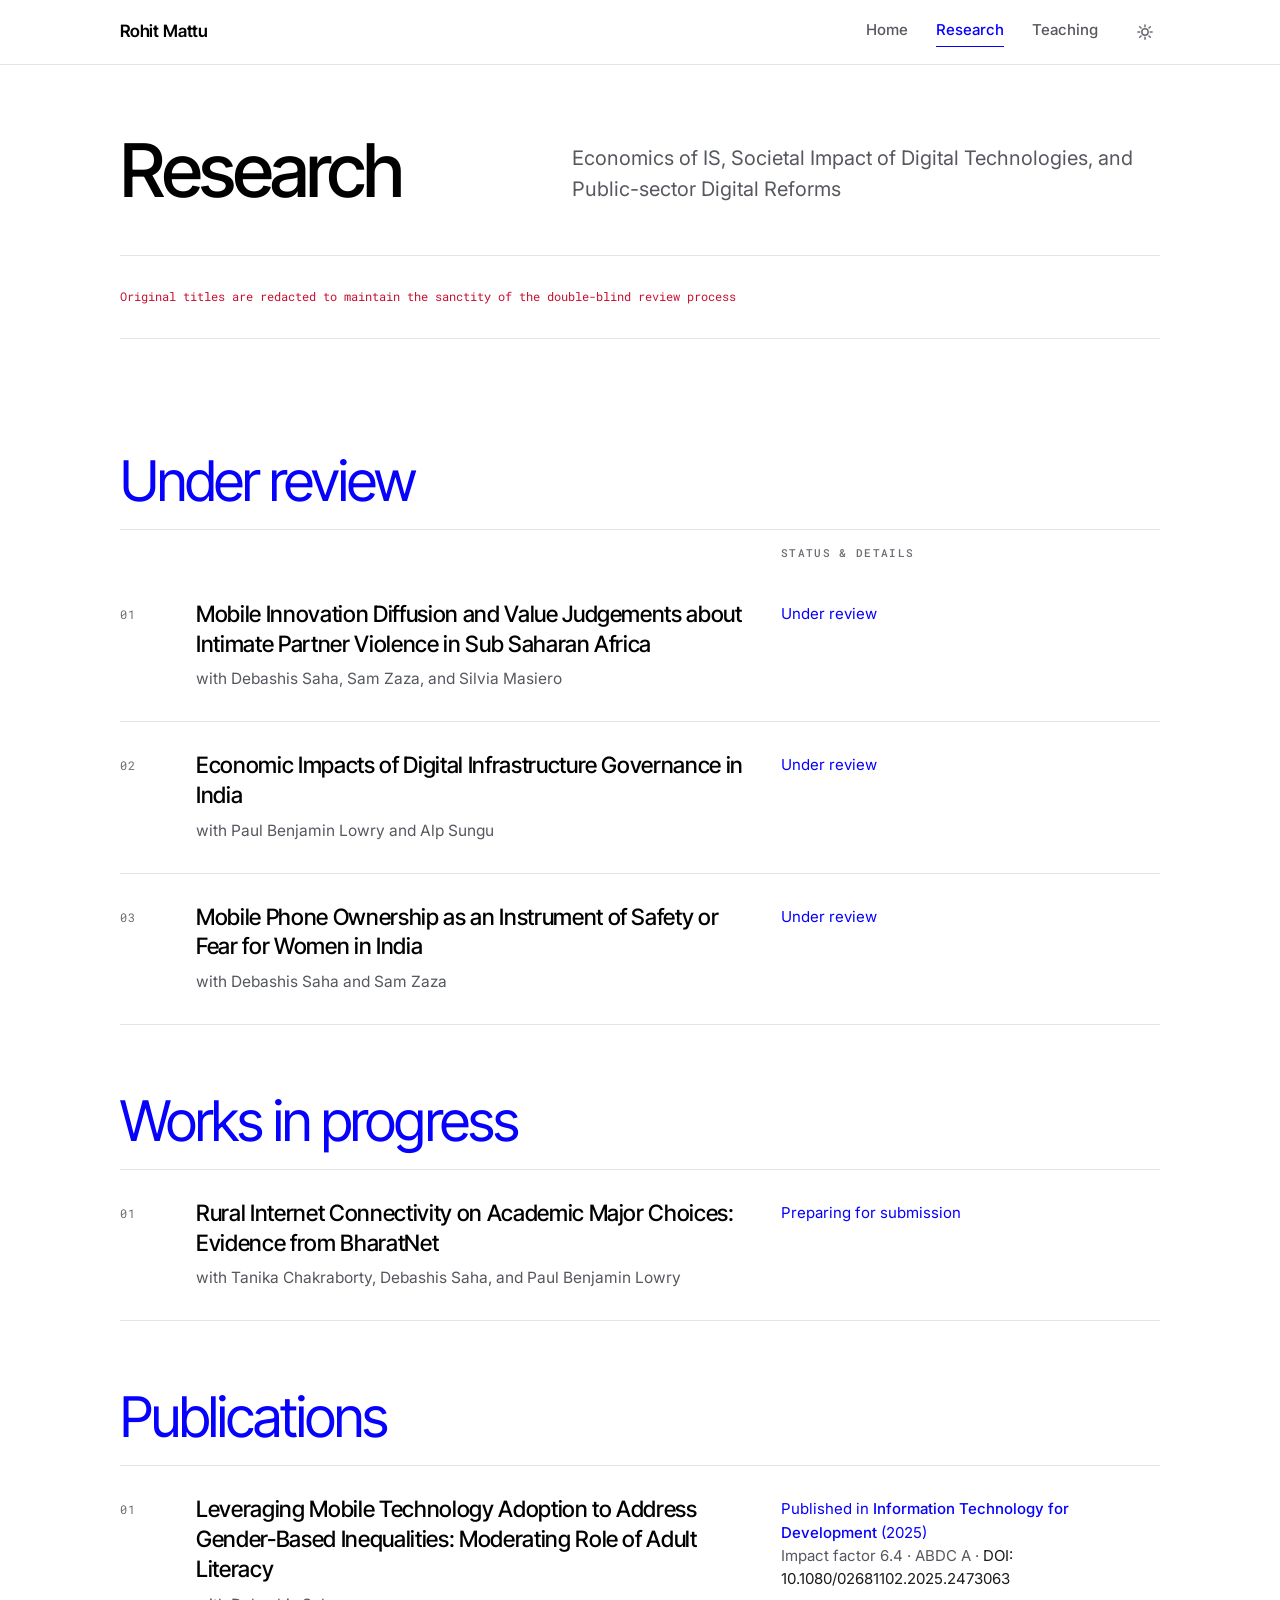
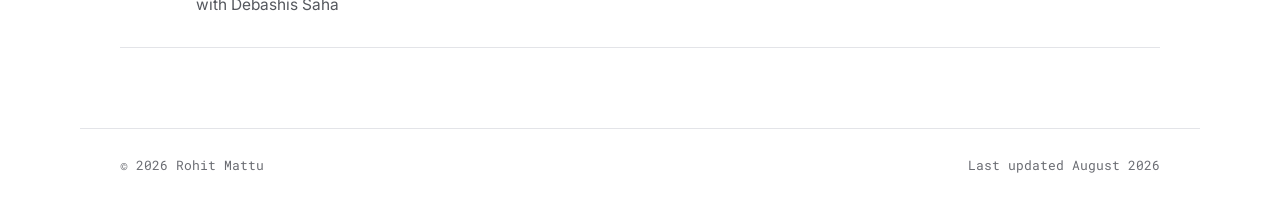
==== research.html @ 2a0c40d2 "Publish personal academic website" ====
<!doctype html>
<html lang="en">
<head>
<meta charset="utf-8" />
<meta name="viewport" content="width=device-width, initial-scale=1" />
<title>Research — Rohit Mattu</title>
<meta name="description" content="Research by Rohit Mattu on the economics of information systems, the societal impact of digital technologies, and public-sector digital reforms." />
<meta property="og:type" content="website" />
<meta property="og:title" content="Research — Rohit Mattu" />
<meta property="og:description" content="Publications and working papers on the economics of information systems and the societal impact of digital technologies." />
<meta name="twitter:card" content="summary" />
<meta name="twitter:title" content="Research — Rohit Mattu" />
<meta name="twitter:description" content="Research on the economics of information systems, societal impact of digital technologies, and public-sector digital reforms." />
<meta name="theme-color" content="#ffffff" media="(prefers-color-scheme: light)" />
<meta name="theme-color" content="#101013" media="(prefers-color-scheme: dark)" />
<link rel="icon" type="image/svg+xml" href="favicon.svg" />
<link rel="apple-touch-icon" href="apple-touch-icon.png" />
<link rel="preconnect" href="https://fonts.googleapis.com" />
<link rel="preconnect" href="https://fonts.gstatic.com" crossorigin />
<link href="https://fonts.googleapis.com/css2?family=Inter:wght@400;500;600&family=Inter+Tight:wght@400;500;600&family=Roboto+Mono:wght@400;500&display=swap" rel="stylesheet" />
<link rel="stylesheet" href="styles.css?v=53" />
<script src="site.js?v=42"></script>
</head>
<body>

<header class="topbar">
  <div class="topbar-inner">
    <a class="brand" href="index.html">Rohit Mattu</a>
    <nav>
      <a href="index.html">Home</a>
      <a href="research.html">Research</a>
      <a href="teaching.html">Teaching</a>
    </nav>
    <button class="theme-toggle" aria-label="Toggle theme">☀</button>
  </div>
</header>

<main class="page research-page">

  <header class="research-masthead" aria-labelledby="research-title">
    <div class="research-masthead-copy">
      <h1 id="research-title" data-intro="name">Research</h1>
      <p class="research-deck" data-intro="meta">Economics of IS, Societal Impact of Digital Technologies, and Public-sector Digital Reforms</p>
    </div>

    <div class="research-dashboard research-dashboard-notice" data-intro="links">
      <p class="research-redaction-note">Original titles are redacted to maintain the sanctity of the double-blind review process</p>
    </div>
  </header>

  <section class="research-section reveal" id="under-review" aria-labelledby="under-review-title">
    <header class="research-section-head">
      <h2 id="under-review-title">Under review</h2>
    </header>
    <div class="research-columns" aria-hidden="true">
      <span></span>
      <span></span>
      <span>Status &amp; details</span>
    </div>
    <ol class="research-catalog">
      <li class="research-paper">
        <span class="research-paper-number" aria-hidden="true">01</span>
        <div class="research-paper-main">
          <h3>Mobile Innovation Diffusion and Value Judgements about Intimate Partner Violence in Sub Saharan Africa</h3>
          <p class="research-coauthors">with Debashis Saha, Sam Zaza, and Silvia Masiero</p>
        </div>
        <div class="research-paper-meta">
          <p class="research-status">Under review</p>
        </div>
      </li>
      <li class="research-paper">
        <span class="research-paper-number" aria-hidden="true">02</span>
        <div class="research-paper-main">
          <h3>Economic Impacts of Digital Infrastructure Governance in India</h3>
          <p class="research-coauthors">with Paul Benjamin Lowry and Alp Sungu</p>
        </div>
        <div class="research-paper-meta">
          <p class="research-status">Under review</p>
        </div>
      </li>
      <li class="research-paper">
        <span class="research-paper-number" aria-hidden="true">03</span>
        <div class="research-paper-main">
          <h3>Mobile Phone Ownership as an Instrument of Safety or Fear for Women in India</h3>
          <p class="research-coauthors">with Debashis Saha and Sam Zaza</p>
        </div>
        <div class="research-paper-meta">
          <p class="research-status">Under review</p>
        </div>
      </li>
    </ol>
  </section>

  <section class="research-section reveal" id="work-in-progress" aria-labelledby="work-in-progress-title">
    <header class="research-section-head">
      <h2 id="work-in-progress-title">Works in progress</h2>
    </header>
    <ol class="research-catalog">
      <li class="research-paper">
        <span class="research-paper-number" aria-hidden="true">01</span>
        <div class="research-paper-main">
          <h3>Rural Internet Connectivity on Academic Major Choices: Evidence from BharatNet</h3>
          <p class="research-coauthors">with Tanika Chakraborty, Debashis Saha, and Paul Benjamin Lowry</p>
        </div>
        <div class="research-paper-meta">
          <p class="research-status">Preparing for submission</p>
        </div>
      </li>
    </ol>
  </section>

  <section class="research-section reveal" id="publications" aria-labelledby="publications-title">
    <header class="research-section-head">
      <h2 id="publications-title">Publications</h2>
    </header>
    <ol class="research-catalog">
      <li class="research-paper">
        <span class="research-paper-number" aria-hidden="true">01</span>
        <div class="research-paper-main">
          <h3>Leveraging Mobile Technology Adoption to Address Gender-Based Inequalities: Moderating Role of Adult Literacy</h3>
          <p class="research-coauthors">with Debashis Saha</p>
        </div>
        <div class="research-paper-meta">
          <p class="research-status">Published in <span>Information Technology for Development</span> (2025)</p>
          <p class="research-presentations">Impact factor 6.4 · ABDC A · <a href="https://doi.org/10.1080/02681102.2025.2473063" target="_blank" rel="noopener">DOI: 10.1080/02681102.2025.2473063</a></p>
        </div>
      </li>
    </ol>
  </section>

</main>

<footer class="site-foot">
  <span>© 2026 Rohit Mattu</span>
  <span>Last updated August 2026</span>
</footer>

</body>
</html>
---- styles.css ----
/* ============================================================
   Design system
   Type      — Inter Tight (display) · Inter (body) · Roboto Mono (labels)
               [after brianjabarian.org's Neue Haas Grotesk pairing]
   Color     — near-black ink on white, one electric-blue accent (#0600fe),
               hairline rules (#e3e4e8)  [brianjabarian.org]
   Frame     — hairline section dividers + small mono eyebrows  [auyonsiddiq.com]
   Motion    — staggered hero glide: hello ↓ · name ↑ · photo ←  [chu-li.me]
   ============================================================ */

:root {
  --font-display: "Inter Tight", -apple-system, BlinkMacSystemFont, "Helvetica Neue", Helvetica, Arial, sans-serif;
  --font-body: "Inter", -apple-system, BlinkMacSystemFont, "Helvetica Neue", Helvetica, Arial, sans-serif;
  --font-mono: "Roboto Mono", ui-monospace, "SF Mono", Menlo, Consolas, monospace;

  --bg: #ffffff;
  --ink: #1a1a1a;
  --ink-deep: #000000;
  --ink-soft: #55585e;
  --ink-faint: #6b6d73;
  --rule: #e3e4e8;
  --rule-strong: #b2bbca;
  --accent: #0600fe;
  --accent-wash: #f3f3ff;
  --lbs-red: #c8102e;
}

html[data-theme="dark"] {
  --bg: #101013;
  --ink: #e4e4e8;
  --ink-deep: #ffffff;
  --ink-soft: #a6a8b1;
  --ink-faint: #83858e;
  --rule: #26272c;
  --rule-strong: #3b3c44;
  --accent: #8a93ff;
  --accent-wash: #191927;
  --lbs-red: #ff6b7d;
}

/* ---------- Base ---------- */
* { box-sizing: border-box; }

html {
  font-size: 62.5%;
  background: var(--bg);
  scroll-behavior: smooth;
}

body {
  margin: 0;
  padding: 0;
  background: var(--bg);
  color: var(--ink);
  font-family: var(--font-body);
  font-size: 1.7rem;
  line-height: 1.7;
  font-weight: 400;
  -webkit-font-smoothing: antialiased;
  -moz-osx-font-smoothing: grayscale;
  transition: background-color 0.2s ease, color 0.2s ease;
  min-height: 100vh;
  display: flex;
  flex-direction: column;
  /* The hero scroll-drift translates text past the right edge —
     clip it so it never creates a horizontal scrollbar */
  overflow-x: clip;
}

.page {
  max-width: 1120px;
  width: 100%;
  margin: 0 auto;
  padding: 0 40px;
  flex: 1;
}

@media (max-width: 640px) {
  body { font-size: 1.6rem; }
  .page { padding: 0 22px; }
}

/* ---------- Typography ---------- */
h1, h2, h3, h4, h5, h6 {
  font-family: var(--font-display);
  color: var(--ink-deep);
  margin: 0;
  font-weight: 500;
  line-height: 1.2;
  letter-spacing: -0.015em;
}

h3 {
  font-size: 1.8rem;
  font-weight: 600;
  letter-spacing: -0.005em;
  margin: 0 0 0.4rem;
}

p {
  margin: 0 0 1.5rem;
  text-wrap: pretty;
}

em, i, cite, dfn { font-style: normal; }
strong, b { font-weight: 600; color: var(--ink-deep); }

/* Small mono label — the site's recurring micro-texture */
.mono-label {
  font-family: var(--font-mono);
  font-size: 1.25rem;
  font-weight: 500;
  letter-spacing: 0.16em;
  text-transform: uppercase;
}

/* ---------- Links: underline grows on hover, turns blue ---------- */
a {
  color: var(--ink);
  text-decoration: none;
  transition: color 0.18s ease;
}

main a {
  background-image: linear-gradient(currentColor, currentColor);
  background-repeat: no-repeat;
  background-size: 0% 1px;
  background-position: 0 96%;
  transition: color 0.18s ease, background-size 0.28s ease;
}
main a:hover {
  color: var(--accent);
  background-size: 100% 1px;
}

/* ---------- Top nav ---------- */
.topbar {
  position: sticky;
  top: 0;
  z-index: 20;
  background: color-mix(in srgb, var(--bg) 58%, transparent);
  -webkit-backdrop-filter: blur(12px) saturate(1.4);
  backdrop-filter: blur(12px) saturate(1.4);
  border-bottom: 1px solid var(--rule);
}

.topbar-inner {
  max-width: 1120px;
  margin: 0 auto;
  padding: 1.7rem 40px;
  display: flex;
  align-items: center;
  gap: 3.2rem;
  font-size: 1.5rem;
}

.topbar .brand {
  font-family: var(--font-display);
  color: var(--ink-deep);
  margin-right: auto;
  font-weight: 600;
  font-size: 1.7rem;
  letter-spacing: -0.01em;
}
.topbar .brand:hover { color: var(--accent); }

.topbar nav {
  display: flex;
  gap: 2.8rem;
  align-items: center;
}

.topbar nav a {
  color: var(--ink-soft);
  font-weight: 500;
  padding-bottom: 3px;
  border-bottom: 1.5px solid transparent;
  background-image: linear-gradient(currentColor, currentColor);
  background-repeat: no-repeat;
  background-size: 0% 1.5px;
  background-position: 0 100%;
  transition: color 0.18s ease, background-size 0.28s ease;
}
.topbar nav a:hover {
  color: var(--ink-deep);
  background-size: 100% 1.5px;
}
.topbar nav a.active {
  color: var(--accent);
  border-bottom-color: var(--accent);
}

.theme-toggle {
  background: none;
  border: none;
  cursor: pointer;
  color: var(--ink-faint);
  padding: 4px 6px;
  line-height: 0;
  transition: color 0.2s;
}
.theme-toggle svg {
  width: 18px;
  height: 18px;
  display: block;
}
.theme-toggle:hover { color: var(--accent); }

@media (max-width: 640px) {
  .topbar-inner { padding: 1.4rem 22px; gap: 1.6rem; font-size: 1.4rem; }
  .topbar nav { gap: 1.8rem; }
  .topbar .brand { display: none; }
}

/* ---------- Hero ---------- */
.hero {
  padding-top: 8rem;
  padding-bottom: 3.6rem;
  display: grid;
  grid-template-columns: 1fr 320px;
  gap: 6rem;
  /* Top-aligned so the photo's top edge sits on "hello"'s cap line */
  align-items: start;
}

.hero-sub {
  grid-template-columns: 1fr;
  padding-top: 6.4rem;
  padding-bottom: 1.6rem;
}

.hero-text {
  display: flex;
  flex-direction: column;
  min-width: 0;
}

.hero-hello {
  font-family: var(--font-display);
  font-size: clamp(4.4rem, 7vw, 6.8rem);
  font-weight: 400;
  line-height: 1;
  letter-spacing: -0.01em;
  color: var(--ink-soft);
  margin: 0 0 1.2rem 0.2rem;
  /* Scroll drift — composes with the entrance animation's transform */
  translate: var(--hello-shift, 0px) 0;
}

.hero-name {
  font-size: clamp(4.4rem, 7vw, 6.8rem);
  font-weight: 600;
  letter-spacing: -0.025em;
  line-height: 1.05;
  margin: 0 0 3rem;
  translate: var(--name-shift, 0px) 0;
}
.hero-name .dot { color: var(--accent); }

.hero-sub h1 {
  font-size: clamp(3.6rem, 5.5vw, 5rem);
  font-weight: 600;
  letter-spacing: -0.02em;
  margin: 0 0 2rem;
}

.hero .affil {
  color: var(--ink-soft);
  font-size: 2.1rem;
  line-height: 1.45;
  margin: 0 0 3.2rem;
  max-width: 70ch;
}
.hero .affil .role { display: block; }
.hero .affil .role.title {
  color: var(--ink-deep);
  font-weight: 500;
}
.hero .affil a { color: var(--ink-soft); }

.hero-links {
  display: flex;
  flex-wrap: wrap;
  gap: 1.2rem 2.6rem;
  font-size: 1.55rem;
  font-weight: 500;
}
.hero-links a { color: var(--ink); }
.hero-links a[target="_blank"]::after {
  content: " ↗";
  font-size: 0.8em;
  color: var(--ink-faint);
}
.hero-links a:hover::after { color: var(--accent); }

.headshot-frame { margin: 0.8rem 0 0; }
.headshot {
  width: 100%;
  max-width: 320px;
  aspect-ratio: 1 / 1;
  display: block;
  object-fit: cover;
  /* Circular portrait — sanctioned exception to the sharp-corner rule;
     echoes the site's other circles (globe, dots) */
  border-radius: 50%;
}
html[data-theme="dark"] .headshot { filter: brightness(0.92); }

@media (max-width: 720px) {
  .hero {
    grid-template-columns: 1fr;
    gap: 3.2rem;
    padding-top: 4.4rem;
    padding-bottom: 2.4rem;
  }
  .hero-name { margin-bottom: 2.2rem; }
  .hero .affil { font-size: 1.8rem; margin-bottom: 2.4rem; }
  .hero-links { gap: 0.8rem 2.2rem; }
  .headshot-frame { margin-top: 0; }
  .headshot { max-width: 280px; }
}

/* ---------- Hero entrance (chu-li.me glide) ----------
   hello glides down · name glides up · photo slides in from
   the right · meta and links rise — staggered, soft ease.   */
html.js [data-intro] {
  opacity: 0;
  animation: 0.95s cubic-bezier(0.16, 1, 0.3, 1) both;
}
html.js [data-intro="hello"] { animation-name: intro-down;  animation-delay: 0.08s; }
html.js [data-intro="name"]  { animation-name: intro-up;    animation-delay: 0.22s; }
html.js [data-intro="photo"] { animation-name: intro-slide; animation-delay: 0.40s; }
html.js [data-intro="meta"]  { animation-name: intro-rise;  animation-delay: 0.52s; }
html.js [data-intro="links"] { animation-name: intro-rise;  animation-delay: 0.64s; }

@keyframes intro-down {
  from { opacity: 0; transform: translateY(-45%); }
  to   { opacity: 1; transform: none; }
}
@keyframes intro-up {
  from { opacity: 0; transform: translateY(32%); }
  to   { opacity: 1; transform: none; }
}
@keyframes intro-slide {
  from { opacity: 0; transform: translateX(7%); }
  to   { opacity: 1; transform: none; }
}
@keyframes intro-rise {
  from { opacity: 0; transform: translateY(14px); }
  to   { opacity: 1; transform: none; }
}

/* ---------- Sections: hairline rule + mono eyebrow ---------- */
section.block {
  border-top: 1px solid var(--rule);
  padding: 4rem 0 2.8rem;
}

section.block > h2 {
  font-family: var(--font-mono);
  font-size: 1.25rem;
  font-weight: 500;
  letter-spacing: 0.18em;
  text-transform: uppercase;
  color: var(--ink-soft);
  margin: 0 0 2.6rem;
}

/* Two-level header for major sections: mono eyebrow + display title */
section.block > .eyebrow {
  display: block;
  font-family: var(--font-mono);
  font-size: 1.25rem;
  font-weight: 500;
  letter-spacing: 0.18em;
  text-transform: uppercase;
  color: var(--ink-soft);
  margin: 0 0 1rem;
}
section.block > h2.section-title {
  font-family: var(--font-display);
  font-size: 2.8rem;
  font-weight: 600;
  letter-spacing: -0.015em;
  text-transform: none;
  color: var(--ink-deep);
  margin: 0 0 3rem;
}

/* ---------- About ---------- */
.body-copy, .about-wide {
  max-width: 76ch;
}
.about-wide p {
  font-size: 1.75rem;
  line-height: 1.75;
  margin-bottom: 1.6rem;
}
.about-wide p:first-child {
  font-size: 2rem;
  line-height: 1.6;
  color: var(--ink-deep);
}

/* About: copy left, interests card in the right rail on wide screens */
.about-grid {
  display: grid;
  grid-template-columns: minmax(0, 1fr) 300px;
  gap: 5rem;
  align-items: start;
}
@media (max-width: 900px) {
  .about-grid { grid-template-columns: 1fr; gap: 2.8rem; }
}

/* Research-interests card (jasmineyang.marketing) — left-accent language,
   matching the conference detail card */
.interests {
  border-left: 3px solid var(--accent);
  padding: 0.4rem 0 0.4rem 2.2rem;
}
.interests .int-label {
  display: block;
  font-family: var(--font-mono);
  font-size: 1.2rem;
  font-weight: 500;
  letter-spacing: 0.16em;
  text-transform: uppercase;
  color: var(--accent);
  margin-bottom: 0.9rem;
}
.interests p {
  margin: 0;
  font-size: 1.65rem;
  color: var(--ink);
}

/* ---------- News ---------- */
.news-list {
  list-style: none;
  padding: 0;
  margin: 0;
}

.news-item {
  display: grid;
  grid-template-columns: 110px 1fr;
  gap: 2.4rem;
  padding: 1.3rem 0;
  align-items: baseline;
  border-bottom: 1px solid var(--rule);
}
.news-item:last-child { border-bottom: none; }

.news-date {
  font-family: var(--font-mono);
  color: var(--ink-faint);
  font-size: 1.3rem;
  white-space: nowrap;
}

.news-body {
  font-size: 1.65rem;
  line-height: 1.6;
  max-width: 74ch;
}

.news-body .tag {
  display: inline-block;
  font-family: var(--font-mono);
  font-size: 1.1rem;
  font-weight: 500;
  letter-spacing: 0.14em;
  text-transform: uppercase;
  color: var(--accent);
  margin-right: 1rem;
  vertical-align: 1px;
}

.hidden-news { display: none; }
.news-list.expanded .hidden-news { display: grid; }

.news-more { margin-top: 1.8rem; }
.news-more button {
  background: none;
  border: none;
  font-family: var(--font-mono);
  font-size: 1.3rem;
  color: var(--ink-soft);
  cursor: pointer;
  padding: 4px 0;
  transition: color 0.18s;
}
.news-more button:hover { color: var(--accent); }

@media (max-width: 640px) {
  .news-item { grid-template-columns: 1fr; gap: 4px; padding: 1.1rem 0; }
}

/* ---------- Globe section ---------- */
.globe-grid {
  display: grid;
  grid-template-columns: minmax(0, 1.35fr) minmax(0, 1fr);
  gap: 4rem;
  align-items: start;
}
.globe-col, .conf-col { min-width: 0; }
.conf-col { padding-top: 0.5rem; }

#globe-wrap { width: 100%; }
#globe-mount {
  width: 100%;
  height: 600px;
  min-height: 480px;
  background: transparent;
  cursor: grab;
}
#globe-mount:active { cursor: grabbing; }
#globe-mount canvas { display: block; }

.globe-legend {
  display: flex;
  gap: 2.4rem;
  margin-top: 1.2rem;
  font-family: var(--font-mono);
  font-size: 1.25rem;
  color: var(--ink-soft);
}
.globe-legend .dot {
  display: inline-block;
  width: 9px; height: 9px;
  border-radius: 50%;
  margin-right: 7px;
  vertical-align: 0;
}
.globe-legend .dot.upcoming { background: var(--accent); }
.globe-legend .dot.past { background: var(--ink-soft); }

/* Keyboard-accessible entry point to the conference tour */
.globe-browse {
  background: none;
  border: 1px solid var(--rule-strong);
  font-family: var(--font-mono);
  font-size: 1.25rem;
  font-weight: 500;
  letter-spacing: 0.08em;
  color: var(--ink-soft);
  padding: 0.8rem 1.6rem;
  margin-top: 1.6rem;
  cursor: pointer;
  transition: color 0.18s ease, border-color 0.18s ease;
}
.globe-browse:hover {
  color: var(--accent);
  border-color: var(--accent);
}

/* Conference index — table of contents shown when no conference is selected.
   Clicking a row selects it on the globe; the detail card replaces the list. */
.conf-index {
  list-style: none;
  margin: 0;
  padding: 0;
}
.conf-index li { border-bottom: 1px solid var(--rule); }
.conf-index li:last-child { border-bottom: none; }
.conf-index button {
  display: grid;
  grid-template-columns: 10px minmax(0, 1fr) auto;
  align-items: baseline;
  gap: 1.4rem;
  width: 100%;
  background: none;
  border: none;
  padding: 1.15rem 0.2rem;
  cursor: pointer;
  font-family: var(--font-body);
  font-size: 1.5rem;
  color: var(--ink);
  text-align: left;
}
.conf-index .ci-dot {
  width: 8px;
  height: 8px;
  border-radius: 50%;
  align-self: center;
}
.conf-index .ci-dot.upcoming { background: var(--accent); }
.conf-index .ci-dot.past { background: var(--ink-soft); }
.conf-index .ci-name {
  font-weight: 500;
  transition: color 0.18s ease;
}
.conf-index button:hover .ci-name { color: var(--accent); }
.conf-index .ci-year {
  font-family: var(--font-mono);
  font-size: 1.25rem;
  color: var(--ink-faint);
}

/* Conference detail card */
.cd-card {
  padding: 1.6rem 0 0 2.6rem;
  border-left: 3px solid var(--accent);
}
.cd-status {
  font-family: var(--font-mono);
  font-size: 1.2rem;
  font-weight: 500;
  letter-spacing: 0.16em;
  text-transform: uppercase;
  margin: 0 0 1.4rem;
  display: inline-block;
}
.cd-row {
  padding: 1.4rem 0;
  border-top: 1px solid var(--rule);
}
.cd-row:last-of-type { padding-bottom: 0.4rem; }
.cd-label {
  display: block;
  font-family: var(--font-mono);
  font-size: 1.15rem;
  font-weight: 500;
  letter-spacing: 0.14em;
  text-transform: uppercase;
  color: var(--ink-faint);
  margin-bottom: 0.6rem;
}
.cd-val {
  display: block;
  color: var(--ink-deep);
  font-size: 1.7rem;
  font-weight: 500;
  line-height: 1.45;
}

.cd-nav {
  display: flex;
  align-items: center;
  gap: 1.6rem;
  margin-top: 2.4rem;
}
.cd-nav button {
  background: none;
  border: 1px solid var(--rule-strong);
  font-family: var(--font-mono);
  font-size: 1.2rem;
  font-weight: 500;
  letter-spacing: 0.08em;
  color: var(--ink-soft);
  padding: 0.7rem 1.4rem;
  cursor: pointer;
  transition: color 0.18s ease, border-color 0.18s ease;
}
.cd-nav button:hover {
  color: var(--accent);
  border-color: var(--accent);
}
.cd-count {
  font-family: var(--font-mono);
  font-size: 1.2rem;
  color: var(--ink-faint);
  flex: 1;
  text-align: center;
  white-space: nowrap;
}

.fade-in { animation: cd-fade 0.45s ease both; }
.fade-out { animation: cd-fade 0.45s ease reverse both; }
@keyframes cd-fade {
  from { opacity: 0; transform: translateY(8px); }
  to   { opacity: 1; transform: none; }
}

@media (max-width: 900px) {
  .globe-grid { grid-template-columns: 1fr; gap: 2.4rem; }
  #globe-mount { height: 480px; }
}

/* ---------- Editorial page mastheads ---------- */
.research-masthead,
.teaching-masthead {
  padding: 7rem 0 5.6rem;
}

.research-masthead-copy,
.teaching-masthead-copy {
  display: grid;
  grid-template-columns: minmax(0, 0.8fr) minmax(340px, 1.2fr);
  gap: 6rem;
  align-items: end;
}

.research-masthead h1,
.teaching-masthead h1 {
  font-size: clamp(5.2rem, 7vw, 7.4rem);
  font-weight: 500;
  line-height: 0.95;
  letter-spacing: -0.04em;
}

.research-deck,
.teaching-deck {
  max-width: 56ch;
  margin: 0;
  color: var(--ink-soft);
  font-size: 2rem;
  line-height: 1.55;
}

.research-dashboard,
.teaching-dashboard {
  display: grid;
  grid-template-columns: minmax(0, 1.05fr) minmax(340px, 0.95fr);
  gap: 6rem;
  align-items: center;
  margin-top: 5rem;
  padding: 3.2rem 0;
  border-top: 1px solid var(--rule);
  border-bottom: 1px solid var(--rule);
}

.research-dashboard-notice { grid-template-columns: minmax(0, 1fr); }

.research-redaction-note {
  margin: 0;
  color: var(--lbs-red);
  font-family: var(--font-mono);
  font-size: 1.15rem;
  line-height: 1.6;
}

.teaching-masthead-copy-solo {
  grid-template-columns: minmax(0, 1fr);
}

.research-stats,
.teaching-stats {
  display: grid;
  grid-template-columns: repeat(2, minmax(0, 1fr));
  gap: 4rem;
  margin: 0;
}

.research-stats div,
.teaching-stats div {
  display: flex;
  flex-direction: column;
  min-width: 0;
}

.research-stats dd,
.teaching-stats dd {
  order: -1;
  margin: 0;
  color: var(--rule-strong);
  font-family: var(--font-display);
  font-size: clamp(5.4rem, 8vw, 7.6rem);
  font-weight: 400;
  line-height: 0.9;
  letter-spacing: -0.04em;
}

.research-stats dt,
.teaching-stats dt {
  margin-top: 1.2rem;
  color: var(--ink-faint);
  font-family: var(--font-mono);
  font-size: 1.2rem;
  font-weight: 500;
  line-height: 1.45;
  letter-spacing: 0.12em;
  text-transform: uppercase;
}

.research-focus,
.teaching-focus {
  padding-left: 3rem;
  border-left: 1px solid var(--rule);
}

.research-micro-label,
.teaching-micro-label {
  display: block;
  margin-bottom: 0.7rem;
  color: var(--ink-faint);
  font-family: var(--font-mono);
  font-size: 1.15rem;
  font-weight: 500;
  line-height: 1.4;
  letter-spacing: 0.12em;
  text-transform: uppercase;
}

.research-focus > p,
.teaching-focus > p {
  margin: 0;
  max-width: 48ch;
  font-size: 1.65rem;
  line-height: 1.6;
}

.research-focus .research-note {
  margin-top: 1.2rem;
  color: var(--ink-faint);
  font-family: var(--font-mono);
  font-size: 1.2rem;
  line-height: 1.55;
}

.research-section,
.teaching-section {
  padding: 5.8rem 0 1rem;
  scroll-margin-top: 8rem;
}

.research-section-head,
.teaching-section-head {
  display: flex;
  gap: 2rem;
  align-items: flex-end;
  justify-content: space-between;
  padding-bottom: 2rem;
  border-bottom: 1px solid var(--rule);
}

.research-section-head h2,
.teaching-section-head h2 {
  color: var(--accent);
  font-size: clamp(3.8rem, 5.5vw, 5.6rem);
  font-weight: 400;
  line-height: 1;
  letter-spacing: -0.035em;
}

.research-section-head > span,
.teaching-section-head > span {
  flex: 0 0 auto;
  padding-bottom: 0.4rem;
  color: var(--ink-faint);
  font-family: var(--font-mono);
  font-size: 1.2rem;
  font-weight: 500;
  letter-spacing: 0.12em;
  text-transform: uppercase;
}

.research-columns,
.research-paper {
  display: grid;
  grid-template-columns: 4.8rem minmax(0, 1.25fr) minmax(280px, 0.85fr);
  gap: 2.8rem;
}

.research-columns {
  padding: 1.4rem 0 0.8rem;
  color: var(--ink-faint);
  font-family: var(--font-mono);
  font-size: 1.1rem;
  font-weight: 500;
  letter-spacing: 0.12em;
  text-transform: uppercase;
}

.research-catalog {
  margin: 0;
  padding: 0;
  list-style: none;
}

.research-paper {
  align-items: start;
  padding: 2.8rem 0 3rem;
  border-bottom: 1px solid var(--rule);
}

.research-paper-number {
  padding-top: 0.5rem;
  color: var(--ink-faint);
  font-family: var(--font-mono);
  font-size: 1.2rem;
  letter-spacing: 0.08em;
  transition: color 0.18s ease;
}

.research-paper-main h3 {
  margin: 0;
  color: var(--ink-deep);
  font-size: 2.25rem;
  font-weight: 500;
  line-height: 1.32;
  letter-spacing: -0.015em;
  transition: color 0.18s ease;
}

.research-coauthors {
  margin: 0.9rem 0 0;
  color: var(--ink-soft);
  font-size: 1.55rem;
  line-height: 1.55;
}

.research-paper-meta {
  padding-top: 0.3rem;
}

.research-paper-meta .research-micro-label:not(:first-child) {
  margin-top: 1.6rem;
}

.research-status,
.research-presentations {
  margin: 0;
  font-size: 1.5rem;
  line-height: 1.55;
}

.research-status { color: var(--accent); }
.research-status span { font-weight: 500; }
.research-presentations { color: var(--ink-soft); }

.research-paper:hover .research-paper-number,
.research-paper:hover .research-paper-main h3 {
  color: var(--accent);
}

@media (max-width: 820px) {
  .research-masthead-copy,
  .research-dashboard,
  .teaching-masthead-copy,
  .teaching-dashboard {
    grid-template-columns: 1fr;
    gap: 3.6rem;
  }

  .research-deck,
  .teaching-deck { max-width: 62ch; }

  .research-focus,
  .teaching-focus {
    padding: 2.8rem 0 0;
    border-top: 1px solid var(--rule);
    border-left: 0;
  }

  .research-columns,
  .research-paper {
    grid-template-columns: 3.4rem minmax(0, 1fr);
    gap: 0 1.6rem;
  }

  .research-columns { display: none; }
  .research-paper-meta {
    grid-column: 2;
    margin-top: 2rem;
    padding-top: 0;
  }
}

@media (max-width: 520px) {
  .research-masthead,
  .teaching-masthead { padding: 4.8rem 0 4.2rem; }
  .research-masthead-copy,
  .teaching-masthead-copy { gap: 2.4rem; }
  .research-masthead h1,
  .teaching-masthead h1 { font-size: 4.8rem; }
  .research-deck,
  .teaching-deck { font-size: 1.8rem; line-height: 1.55; }
  .research-dashboard,
  .teaching-dashboard { gap: 3rem; margin-top: 3.8rem; padding: 2.8rem 0; }
  .research-stats,
  .teaching-stats { gap: 2rem; }
  .research-stats dd,
  .teaching-stats dd { font-size: 5.4rem; }
  .research-stats dt,
  .teaching-stats dt { font-size: 1.1rem; }
  .research-section,
  .teaching-section { padding-top: 5rem; }
  .research-section-head,
  .teaching-section-head { display: block; }
  .research-section-head h2,
  .teaching-section-head h2 { font-size: 3.8rem; line-height: 1.06; }
  .research-section-head > span,
  .teaching-section-head > span { display: block; margin-top: 1.2rem; padding: 0; }
  .research-paper { padding: 2.4rem 0 2.6rem; }
  .research-paper-main h3 { font-size: 2.05rem; }
  .research-coauthors { font-size: 1.5rem; }
  .research-status,
  .research-presentations { font-size: 1.45rem; }
}

/* Full-width, small-type teaching philosophy note below the page title */
.teaching-masthead { padding-bottom: 0; }

.teaching-philosophy {
  max-width: 90ch;
  margin-top: 5rem;
  padding-top: 3.2rem;
  border-top: 1px solid var(--rule);
}

.teaching-philosophy h2 {
  margin: 0 0 1rem;
  color: var(--ink-faint);
  font-family: var(--font-mono);
  font-size: 1.1rem;
  font-weight: 500;
  line-height: 1.4;
  letter-spacing: 0.12em;
  text-transform: uppercase;
}

.teaching-philosophy p {
  margin: 0;
  color: var(--ink-soft);
  font-size: 1.4rem;
  line-height: 1.7;
}

@media (max-width: 520px) {
  .teaching-philosophy { margin-top: 3.8rem; padding-top: 2.8rem; }
  .teaching-philosophy p { font-size: 1.35rem; }
}

/* Redacted title segments — visual blank without screen-reader noise */
.redacted {
  display: inline-block;
  width: 12em;
  max-width: 100%;
  height: 0.85em;
  border-bottom: 1.5px solid var(--ink-soft);
  vertical-align: baseline;
}

.sr-only {
  position: absolute;
  width: 1px;
  height: 1px;
  padding: 0;
  margin: -1px;
  overflow: hidden;
  clip-path: inset(50%);
  white-space: nowrap;
  border: 0;
}

/* ---------- Teaching: course-card index ---------- */
.teaching-grid {
  display: grid;
  grid-template-columns: repeat(auto-fit, minmax(28rem, 1fr));
  gap: 1.8rem;
  margin: 2.4rem 0 0;
  padding: 0;
  list-style: none;
}

.teaching-card {
  display: flex;
  flex-direction: column;
  min-width: 0;
  min-height: 22rem;
  padding: 2.6rem;
  border: 1px solid var(--rule);
  transition: border-color 0.18s ease;
}

.teaching-card:hover { border-color: var(--rule-strong); }

.teaching-card-meta {
  display: flex;
  align-items: baseline;
  justify-content: space-between;
  gap: 1.6rem;
  margin-bottom: 3rem;
}

.teaching-card-number,
.teaching-card-term,
.teaching-card-role {
  font-family: var(--font-mono);
  font-size: 1.15rem;
  font-weight: 500;
  line-height: 1.45;
  letter-spacing: 0.12em;
  text-transform: uppercase;
}

.teaching-card-number { color: var(--ink-faint); }
.teaching-card-term { color: var(--accent); text-align: right; }

.teaching-card-body h3 {
  margin: 0;
  color: var(--ink-deep);
  font-size: 2.3rem;
  font-weight: 500;
  line-height: 1.25;
  letter-spacing: -0.015em;
  transition: color 0.18s ease;
}

.teaching-card:hover .teaching-card-body h3 { color: var(--accent); }
.teaching-card-body h3 a { color: inherit; }

.teaching-card-institution {
  margin: 0.9rem 0 0;
  color: var(--ink-soft);
  font-size: 1.5rem;
  line-height: 1.5;
}

.teaching-card-description {
  margin: 1.4rem 0 0;
  color: var(--ink-soft);
  font-size: 1.5rem;
  line-height: 1.6;
}

.teaching-card-role {
  display: block;
  margin-top: auto;
  padding-top: 2.4rem;
  color: var(--ink-soft);
}

.teaching-card-role.accent { color: var(--accent); }
.teaching-card-compact { min-height: 19rem; }
.teaching-resource-card { min-height: 21rem; }

@media (max-width: 640px) {
  .teaching-grid { grid-template-columns: 1fr; }
  .teaching-card,
  .teaching-card-compact,
  .teaching-resource-card { min-height: 0; padding: 2.3rem; }
  .teaching-card-meta { margin-bottom: 2.4rem; }
  .teaching-card-body h3 { font-size: 2.1rem; }
}

/* ---------- CV items ---------- */
.teaching-item, .research-item {
  padding: 0.4rem 0 1.5rem;
  border-bottom: 1px solid var(--rule);
  margin-bottom: 1.2rem;
}
.teaching-item:last-child, .research-item:last-child {
  border-bottom: none;
  margin-bottom: 0;
}
.teaching-item .meta, .research-item .authors {
  display: block;
  color: var(--ink-soft);
  font-size: 1.5rem;
  margin: 0 0 0.2rem;
}
.teaching-item .venue, .research-item .venue {
  display: block;
  color: var(--ink-soft);
  font-size: 1.5rem;
  margin: 0.3rem 0 0;
  max-width: 90ch;
  line-height: 1.55;
}

/* ---------- Footer ---------- */
footer.site-foot {
  width: 100%;
  max-width: 1120px;
  margin: 7rem auto 0;
  padding: 2.6rem 40px 4rem;
  font-family: var(--font-mono);
  color: var(--ink-faint);
  font-size: 1.25rem;
  display: flex;
  justify-content: space-between;
  flex-wrap: wrap;
  gap: 1rem 2rem;
  align-self: center;
  border-top: 1px solid var(--rule);
}
@media (max-width: 640px) {
  footer.site-foot { padding: 2rem 22px 3rem; flex-direction: column; gap: 6px; }
}

/* ---------- Scroll reveal ----------
   Hidden only when JS is present (site.js adds html.js) —
   without JS every section stays visible. */
html.js .reveal {
  opacity: 0;
  transform: translateY(14px);
  transition: opacity 0.7s cubic-bezier(0.16, 1, 0.3, 1),
              transform 0.7s cubic-bezier(0.16, 1, 0.3, 1);
}
html.js .reveal.in { opacity: 1; transform: none; }

/* ---------- Selection & focus ---------- */
::selection { background: var(--accent); color: #ffffff; }
html[data-theme="dark"] ::selection { background: var(--accent); color: #101013; }

:focus-visible {
  outline: 2px solid var(--accent);
  outline-offset: 3px;
}

/* ---------- Reduced motion ---------- */
@media (prefers-reduced-motion: reduce) {
  html { scroll-behavior: auto; }
  .reveal, [data-intro] { opacity: 1; transform: none; transition: none; animation: none; }
  .hero-hello, .hero-name { translate: none; }
  * { animation: none !important; transition: none !important; }
}
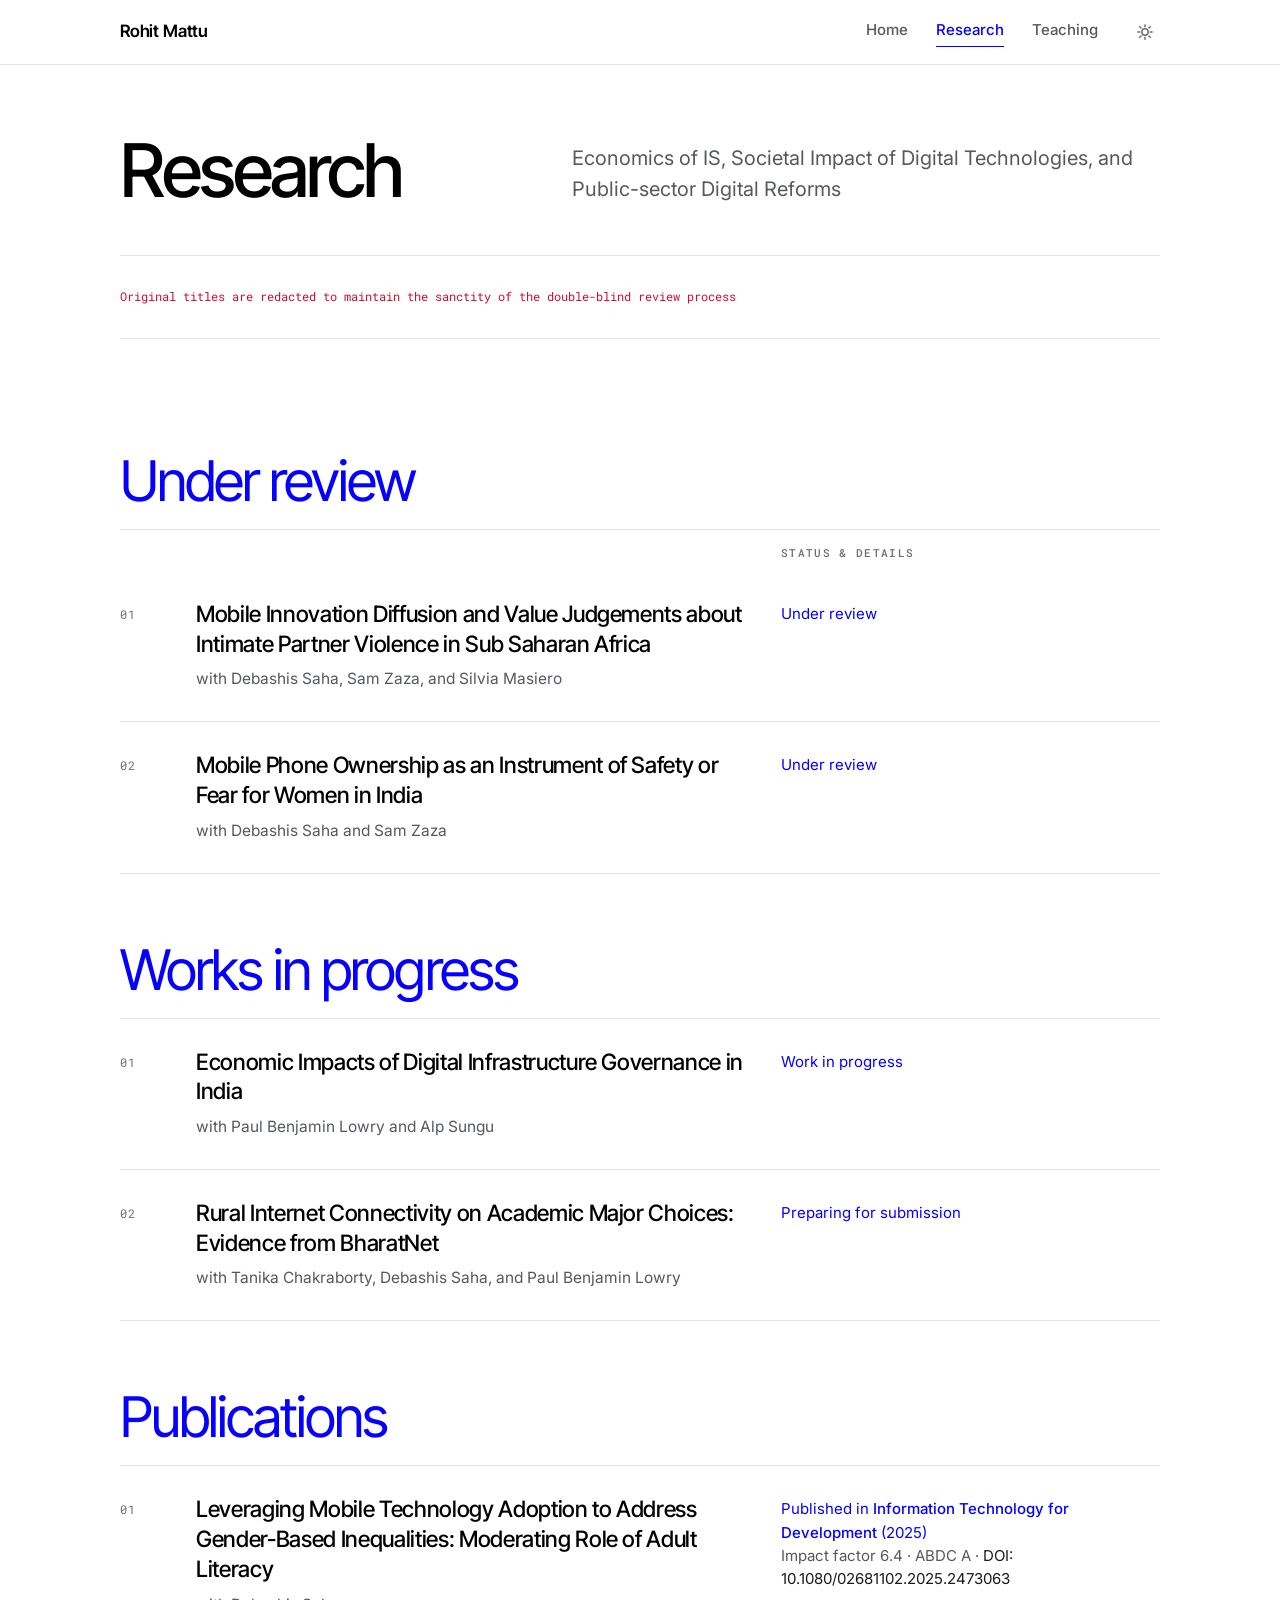
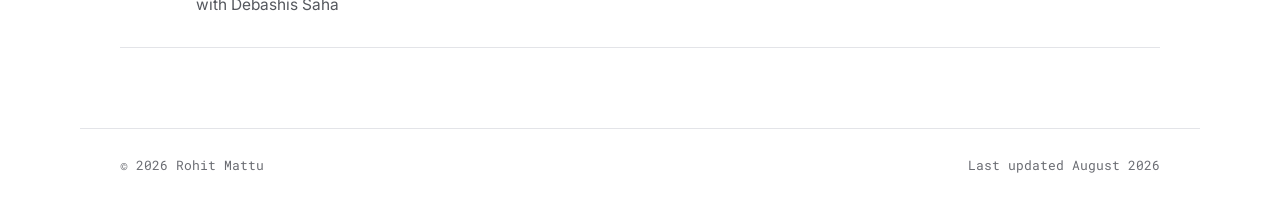
==== commit 682dd37a: "Move governance paper to works in progress" ====
--- a/research.html
+++ b/research.html
@@ -71,16 +71,6 @@
       <li class="research-paper">
         <span class="research-paper-number" aria-hidden="true">02</span>
         <div class="research-paper-main">
-          <h3>Economic Impacts of Digital Infrastructure Governance in India</h3>
-          <p class="research-coauthors">with Paul Benjamin Lowry and Alp Sungu</p>
-        </div>
-        <div class="research-paper-meta">
-          <p class="research-status">Under review</p>
-        </div>
-      </li>
-      <li class="research-paper">
-        <span class="research-paper-number" aria-hidden="true">03</span>
-        <div class="research-paper-main">
           <h3>Mobile Phone Ownership as an Instrument of Safety or Fear for Women in India</h3>
           <p class="research-coauthors">with Debashis Saha and Sam Zaza</p>
         </div>
@@ -98,6 +88,16 @@
     <ol class="research-catalog">
       <li class="research-paper">
         <span class="research-paper-number" aria-hidden="true">01</span>
+        <div class="research-paper-main">
+          <h3>Economic Impacts of Digital Infrastructure Governance in India</h3>
+          <p class="research-coauthors">with Paul Benjamin Lowry and Alp Sungu</p>
+        </div>
+        <div class="research-paper-meta">
+          <p class="research-status">Work in progress</p>
+        </div>
+      </li>
+      <li class="research-paper">
+        <span class="research-paper-number" aria-hidden="true">02</span>
         <div class="research-paper-main">
           <h3>Rural Internet Connectivity on Academic Major Choices: Evidence from BharatNet</h3>
           <p class="research-coauthors">with Tanika Chakraborty, Debashis Saha, and Paul Benjamin Lowry</p>
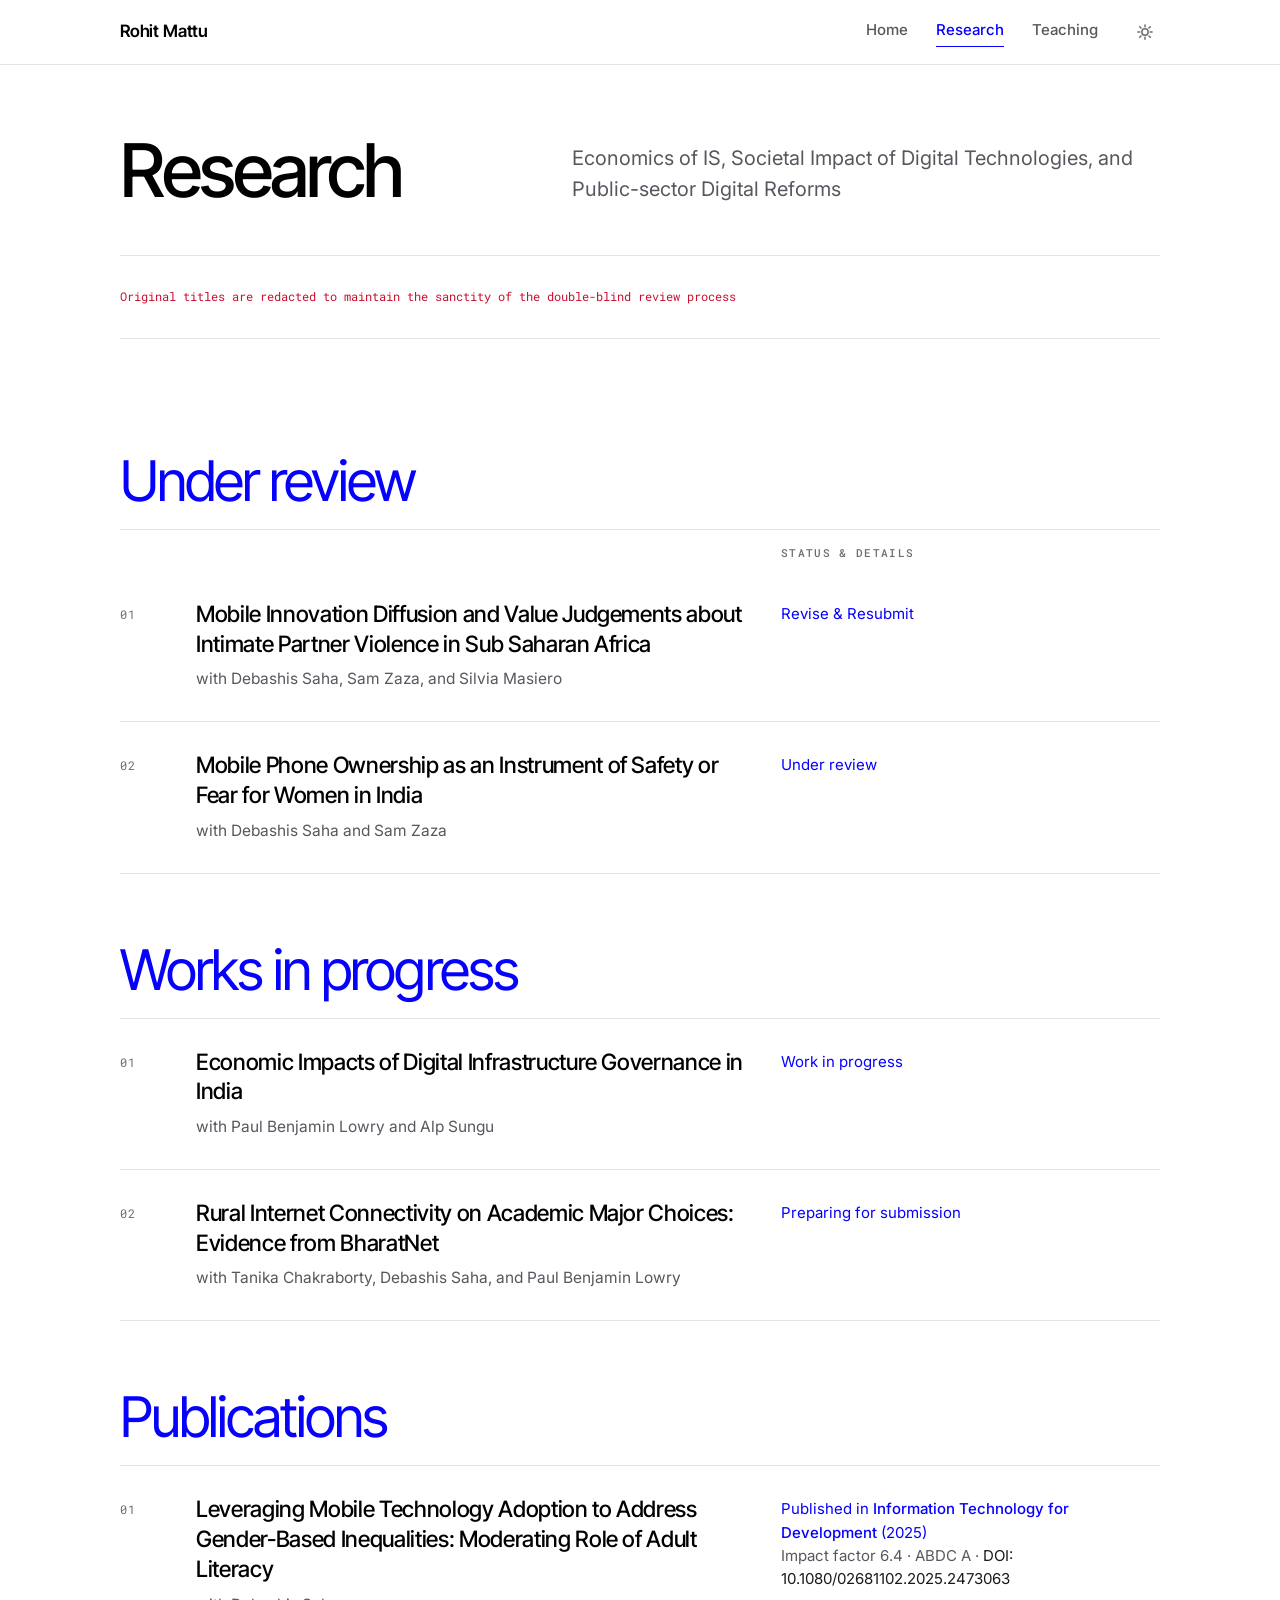
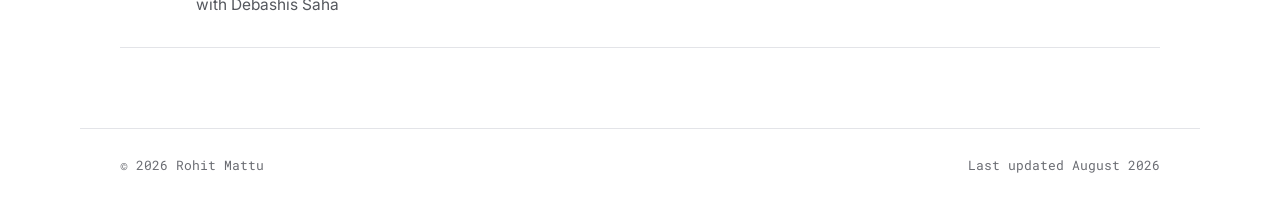
==== commit ea2fa092: "Mark IPV paper revise and resubmit" ====
--- a/research.html
+++ b/research.html
@@ -19,7 +19,7 @@
 <link rel="preconnect" href="https://fonts.gstatic.com" crossorigin />
 <link href="https://fonts.googleapis.com/css2?family=Inter:wght@400;500;600&family=Inter+Tight:wght@400;500;600&family=Roboto+Mono:wght@400;500&display=swap" rel="stylesheet" />
 <link rel="stylesheet" href="styles.css?v=53" />
-<script src="site.js?v=42"></script>
+<script src="site.js?v=43"></script>
 </head>
 <body>
 
@@ -65,7 +65,7 @@
           <p class="research-coauthors">with Debashis Saha, Sam Zaza, and Silvia Masiero</p>
         </div>
         <div class="research-paper-meta">
-          <p class="research-status">Under review</p>
+          <p class="research-status">Revise &amp; Resubmit</p>
         </div>
       </li>
       <li class="research-paper">
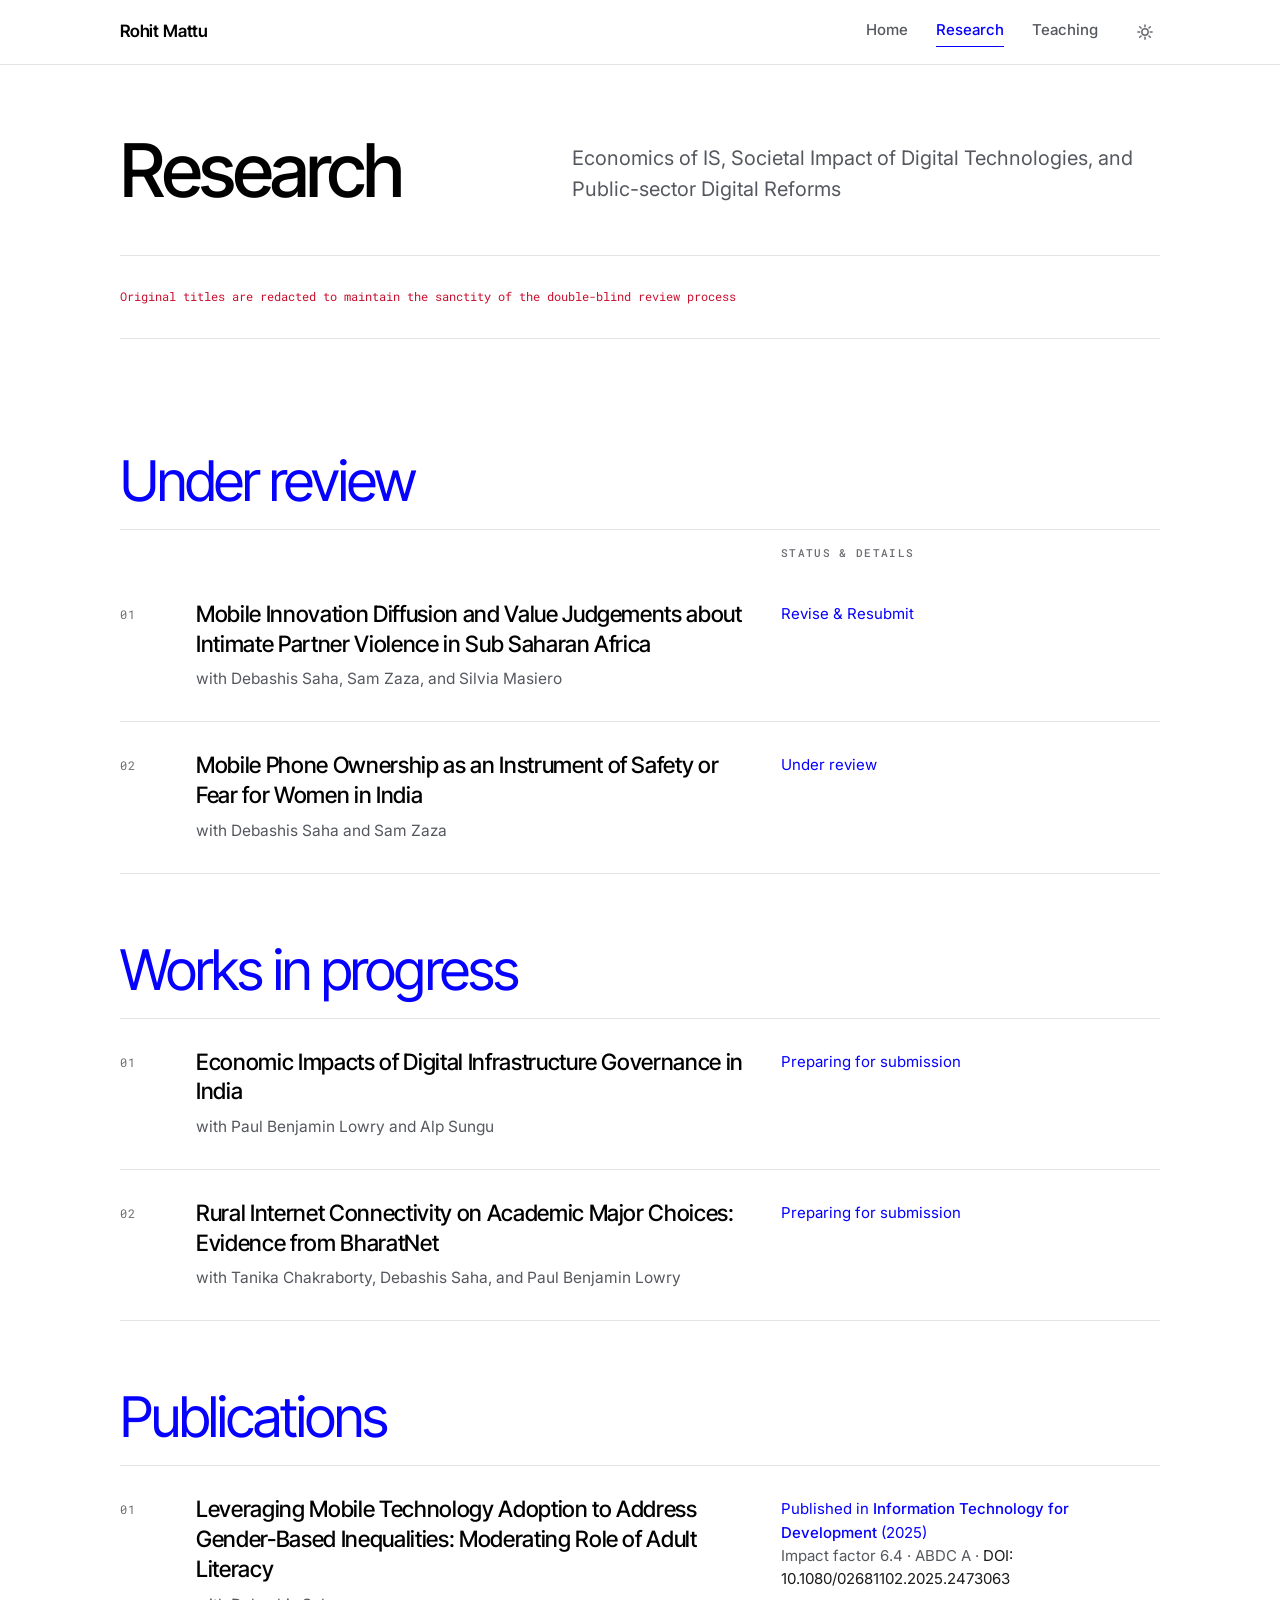
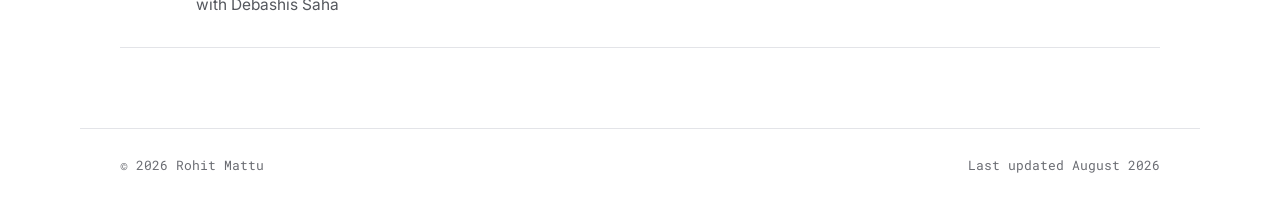
==== commit 29c62fff: "Update governance paper submission status" ====
--- a/research.html
+++ b/research.html
@@ -93,7 +93,7 @@
           <p class="research-coauthors">with Paul Benjamin Lowry and Alp Sungu</p>
         </div>
         <div class="research-paper-meta">
-          <p class="research-status">Work in progress</p>
+          <p class="research-status">Preparing for submission</p>
         </div>
       </li>
       <li class="research-paper">
